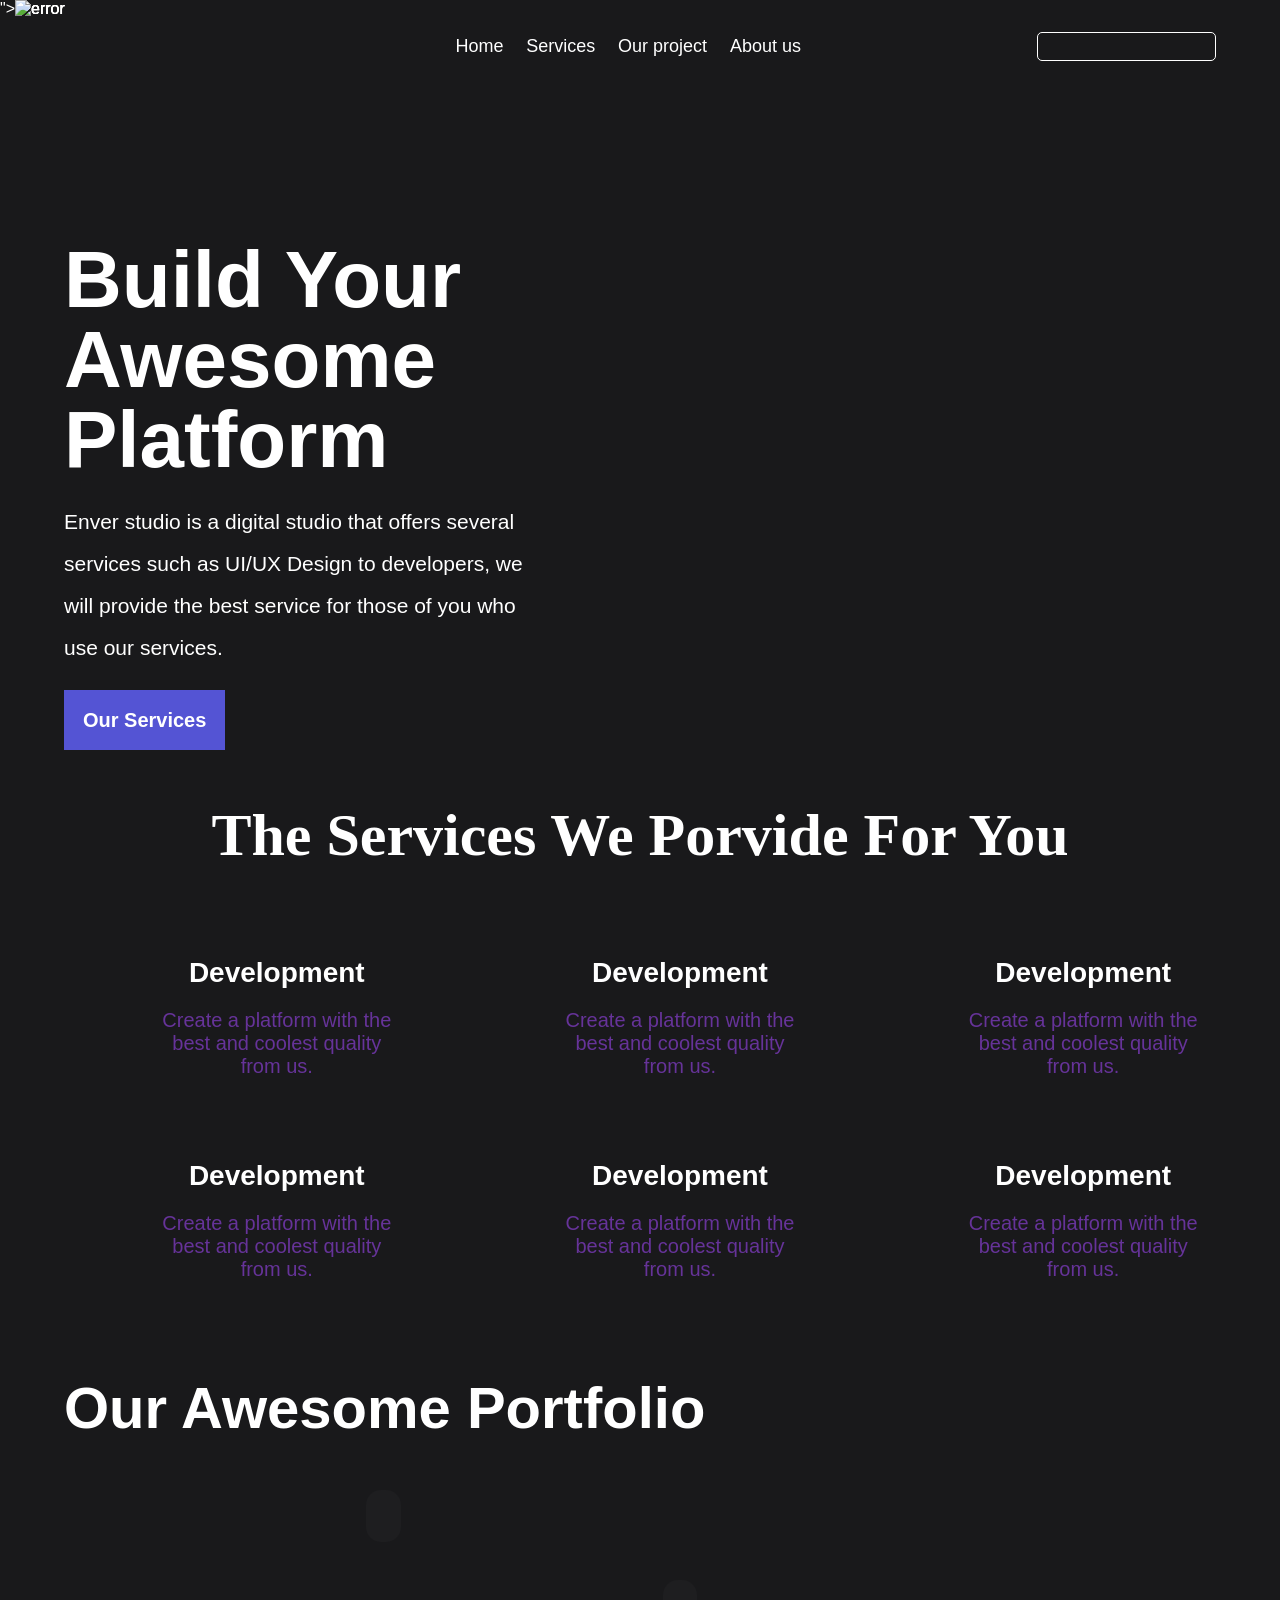
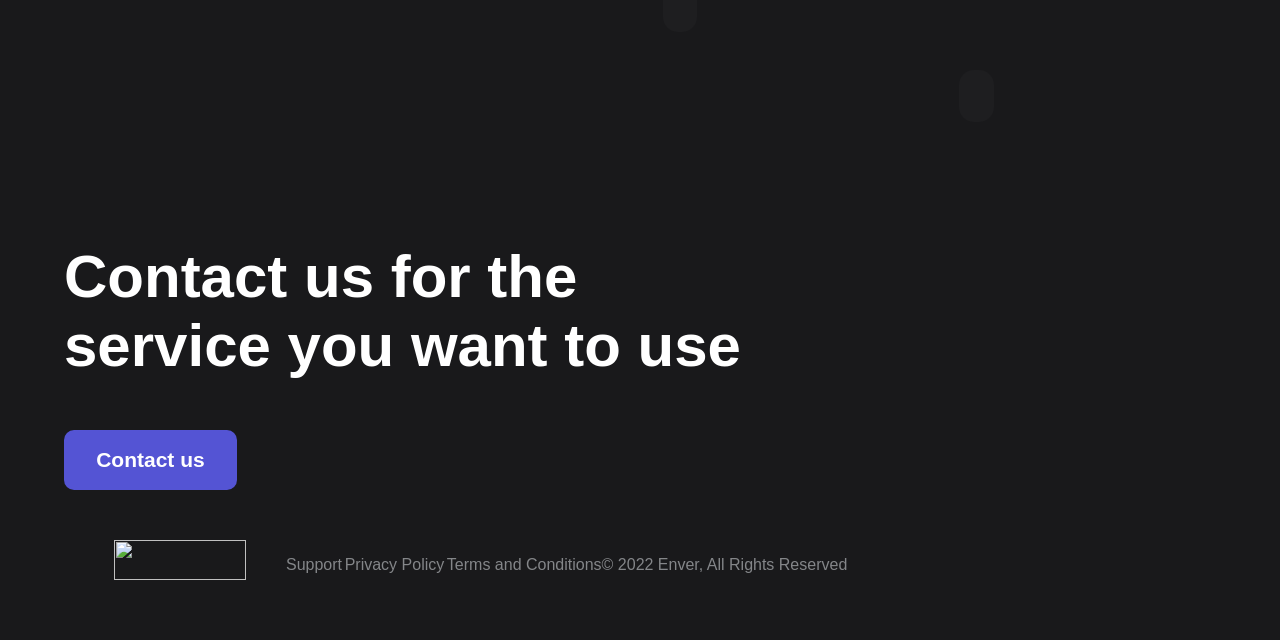
==== index.html @ 58733dc4 "rename html" ====
<!DOCTYPE html>
<html lang="en">
<head>
    <meta charset="UTF-8">
    <meta http-equiv="X-UA-Compatible" content="IE=edge">
    <meta name="viewport" content="width=device-width, initial-scale=1.0">
    <link rel="stylesheet" href="./styletue.css">
    <link rel="stylesheet" href="link rel="preconnect" href="https://fonts.googleapis.com">
    <link rel="preconnect" href="https://fonts.gstatic.com" crossorigin>
    <link href="https://fonts.googleapis.com/css2?family=Nunito+Sans:wght@300;400;600;700;800&display=swap" rel="stylesheet">">
    <title>Document</title>
</head>
<body>
    <img src="./bg_img_1.png" alt="error" class="bg_gradient">
    <img src="./bg_img_2.png" alt="error" class="bg_gradient">
    <img src="./bg_img_3.png" alt="error" class="bg_gradient">
    <img src="./bg_img_4.png" alt="error" class="bg_gradient">
    <div class="container" >
        <!-- navbar start -->
        <div class="navbar">
            <img src="./logo.svg" alt="" class="navbar__logo"/>
            <ul class="navbar__list"  >
                <li class="list__item" ><a href="#">Home</a></li>
                <li class="list__item" ><a href="#">Services</a></li>
                <li class="list__item" ><a href="#">Our project</a></li>
                <li class="list__item" ><a href="#">About us</a></li>
            </ul>
            <input type="text" class="navbar__input"/>
        </div>
        <!-- navbar end -->

        <!-- header start -->
        <header>
            <div class="header__block_left">
                <h1 class="header__title_left" >Build Your Awesome Platform</h1>
                <p class="header__desc_left" > Enver studio is a digital studio that offers several services such as UI/UX Design to developers, we will provide the best service for those of you who use our services.</p>
                <button class="header__btn" >
                    Our Services
                    <img src="./btn_icon.png" alt="" class="btn__icon">
                </button>
            </div>
            <div class="header__block_right">
                <img src="./header_img.png" alt="" class="header__img">
                <img src="./vector_1.png" alt="" class="vector" id="vector_1">
                <img src="./vector_2.png" alt="" class="vector" id="vector_2">
                <img src="./vector_3.png" alt="" class="vector" id="vector_3">
                <img src="./vector_4.png" alt="" class="vector" id="vector_4">
    

            </div>
        </header>


<!-- services block start  -->

<div class="services">
    <h2 class="services__title_main">The Services We Porvide For You</h2>
    <ul class="services__list">     
      <!-- <img src="./assets/service_icon_1.png" alt="" class="servies__icon"> -->
      <!-- <h4 class="services__title">Development</h4>
      <p class="services__desc">Create a platform with the best and coolest quality from us.</p> -->
      <li class="services__item">    <img src="./service_icon_1.png" alt="" class="servies__icon">
      <h4 class="services__title">Development</h4>
      <p class="services__desc">Create a platform with the best and coolest quality from us.</p></li>
      <li class="services__item">    <img src="./service_icon_2.png" alt="" class="servies__icon">
      <h4 class="services__title">Development</h4>
      <p class="services__desc">Create a platform with the best and coolest quality from us.</p></li>
      <li class="services__item">    <img src="./service_icon_3.png" alt="" class="servies__icon">
      <h4 class="services__title">Development</h4>
      <p class="services__desc">Create a platform with the best and coolest quality from us.</p></li>
      <li class="services__item">    <img src="./service_icon_4.png" alt="" class="servies__icon">
      <h4 class="services__title">Development</h4>
      <p class="services__desc">Create a platform with the best and coolest quality from us.</p></li>
      <li class="services__item">    <img src="./service_icon_5.png" alt="" class="servies__icon">
      <h4 class="services__title">Development</h4>
      <p class="services__desc">Create a platform with the best and coolest quality from us.</p></li>
      <li class="services__item">    <img src="./service_icon_6.png" alt="" class="servies__icon">
      <h4 class="services__title">Development</h4>
      <p class="services__desc">Create a platform with the best and coolest quality from us.</p></li>
    </ul>
  </div>


<div>
<!-- services block end -->






<!-- portfolio block start -->

<div class="portfolio">
    <h2 class="portfolio__title">
        Our Awesome Portfolio
    </h2>
    <ul class="portfolio__list">
        <!-- li.portfolio__item*3 -->
        <li class="portfolio__item"><img src="./portfolio_img_1.png" alt=""></li>
        <li class="portfolio__item"><img src="./portfolio_img_2.png" alt=""></li>
        <li class="portfolio__item"><img src="./portfolio_img_3.png" alt=""></li>
    </ul>
    <img src="./carousel_icon.png" alt="" class="portfolio__icon">
    <img src="./portfolio_toggle.png" alt="" class="portfolio__icon_second">

</div>

<!-- portfolio block ends -->





<!-- info block start -->

<div class="info_block">
    <h2 class="info__block_title">Contact us for the service you want to use</h2>
    <button class="info__block_btn">Contact us</button>
</div>

<!-- info block ends -->


<!-- footer block start -->

<footer>
    <!-- img.footer__logo  -->
    <img src="./logo.svg" alt="" class="footer__logo" />
    <!-- ul.footer__list  -->
    <ul class="footer__list">
      <!-- li.footer__item*3 -->
      <li class="footer__item">Support</li>
      <li class="footer__item">Privacy Policy</li>
      <li class="footer__item">Terms and Conditions</li>
    </ul>
    <p class="footer__info">© 2022 Enver, All Rights Reserved</p>
  </footer>

<!-- footer block ends -->
</div>


</body>
</html>
---- styletue.css ----
body{
    background-color: #19191B;
    color: white;
    margin: 0%;
    padding: 0%;
    position: relative;
    width: 100%;
    height: 100%;
    font-family:sans-serif;

}

.bg_gradient{
    position:absolute;
    z-index: -1;
    width: 100%;
    height: 100%;



}


.container{
    width: 90%;
    margin: auto;
    
}
/* navbar start */


.navbar{
    display: flex;
    justify-content: space-between;
    align-items: center;

}



.navbar__logo{
    width: 10%;

}


.navbar__list{
    display: flex;
    list-style-type: none;
    width: 30%;
    justify-content: space-between;
    align-items: center;
    font-size: 18px;

}



.list__item > a{
    text-decoration: none;
    color: white;

}



.navbar__input{
    width: 15%;
    height: 25px;
    background-color: transparent;
    border-radius: 5px;
    border: 1px solid white;    
}
/* navbar end */

header{
    width: 100%;
    display: flex;
    justify-content: space-between;
    margin-top: 50px;

}

.header__block_left{
    width: 40%;
}

.header__title_left{
    font-size: 80px;
    line-height: 1;
    margin-top: 25%;
    margin-bottom: 0;
}

.header__desc_left{
    font-size: 21px;
    line-height: 2;
}

.header__btn{
    width: 35%;
    height: 60px;
    background-color: #5454D4;
    color: white;
    border: none;
    display: flex;
    align-items: center;
    justify-content: center;
    font-size: 20px;
    font-weight: bold;
    padding: 1%;

}

.header__block_right{
    width: 50%;
    display: flex;
    justify-content: center;
    position: relative;

}


.vector{
    position: absolute;

}

#vector_1{
    top: 124px;
    left: -81px;
    
}


#vector_2{
    top: 77px;
    right: 54px;
}

#vector_3{
    bottom: 20px;
    left: -120px;

}


#vector_4{
    bottom: 54px;
    right: 54px;
}


/* herader services end */

/* services style :start */

.sercices{
    width: 100%;
    display: flex;
    font-display:column;
    align-items: center;

}

.services__title_main{
    font-family: "Open Sans";
    font-size: 60px;
    font-weight: 700;
    line-height: 70px;
    letter-spacing: 0px;
    text-align: center;

}

.services__list{
    display: flex;
    list-style-type: none;
    width: 100%;
    flex-wrap: wrap;
    justify-content: space-between;

}


.services__item{
    width: 20%;
    display: flex;
    flex-direction: column;
    align-items: center;
    text-align: center;
    margin: 0 5%;
    margin-bottom: 25px;

}



.services__title{
    font-size: 28px;
    font-weight: 600;
    margin-bottom: 0;
}


.services__desc{
    font-size: 20px;
    color:rebeccapurple;
    
}

/* services style end  */

/* portfolio styles start/ */


.portfolio__title {
    font-size: 58px;
    font-weight: 800;
  }
  
  .portfolio__list {
    display: flex;
    list-style-type: none;
    width: 100%;
    justify-content: space-evenly;
  }
  
  .portfolio__item {
    background-color: #1e1e20;
    border-radius: 15px;
    padding: 1.5%;
    height: min-content;
  }
  
  .portfolio__item:nth-child(2) {
    margin-top: 90px;
  }
  
  .portfolio__item:nth-child(3) {
    margin-top: 180px;
  }
  
  .portfolio__icon_second {
    display: none;
  }
  
  .portfolio__icon {
    margin-left: 45%;
    margin-top: 50px;
  }
  
  /* portfolio styles end  */





/* portfolio styles end/ */


/* info__block :start */



.info__block {
    display: flex;
    justify-content: space-between;
    align-items: center;
    margin-top: 120px;
  }
  
  .info__block_title {
    font-size: 60px;
    font-weight: 700;
    width: 60%;
  }
  
  .info__block_btn {
    background-color: #5454D4;
    color: white;
    border: none;
    font-size: 21px;
    font-weight: 700;
    border-radius: 10px;
    width: 15%;
    height: 60px;
    cursor: pointer;
  }


/* info__block ends  */



footer{
    display: flex;
    justify-self: space-between;
    margin: 50px;
    color: #848689;
}


.footer__logo{
    width: 132px;
    height: 40px;

}



.footer__list{
    display: flex;
    list-style-type: none;
    width: 30%;
    justify-content: space-between;

}







/* info__block styles ends */
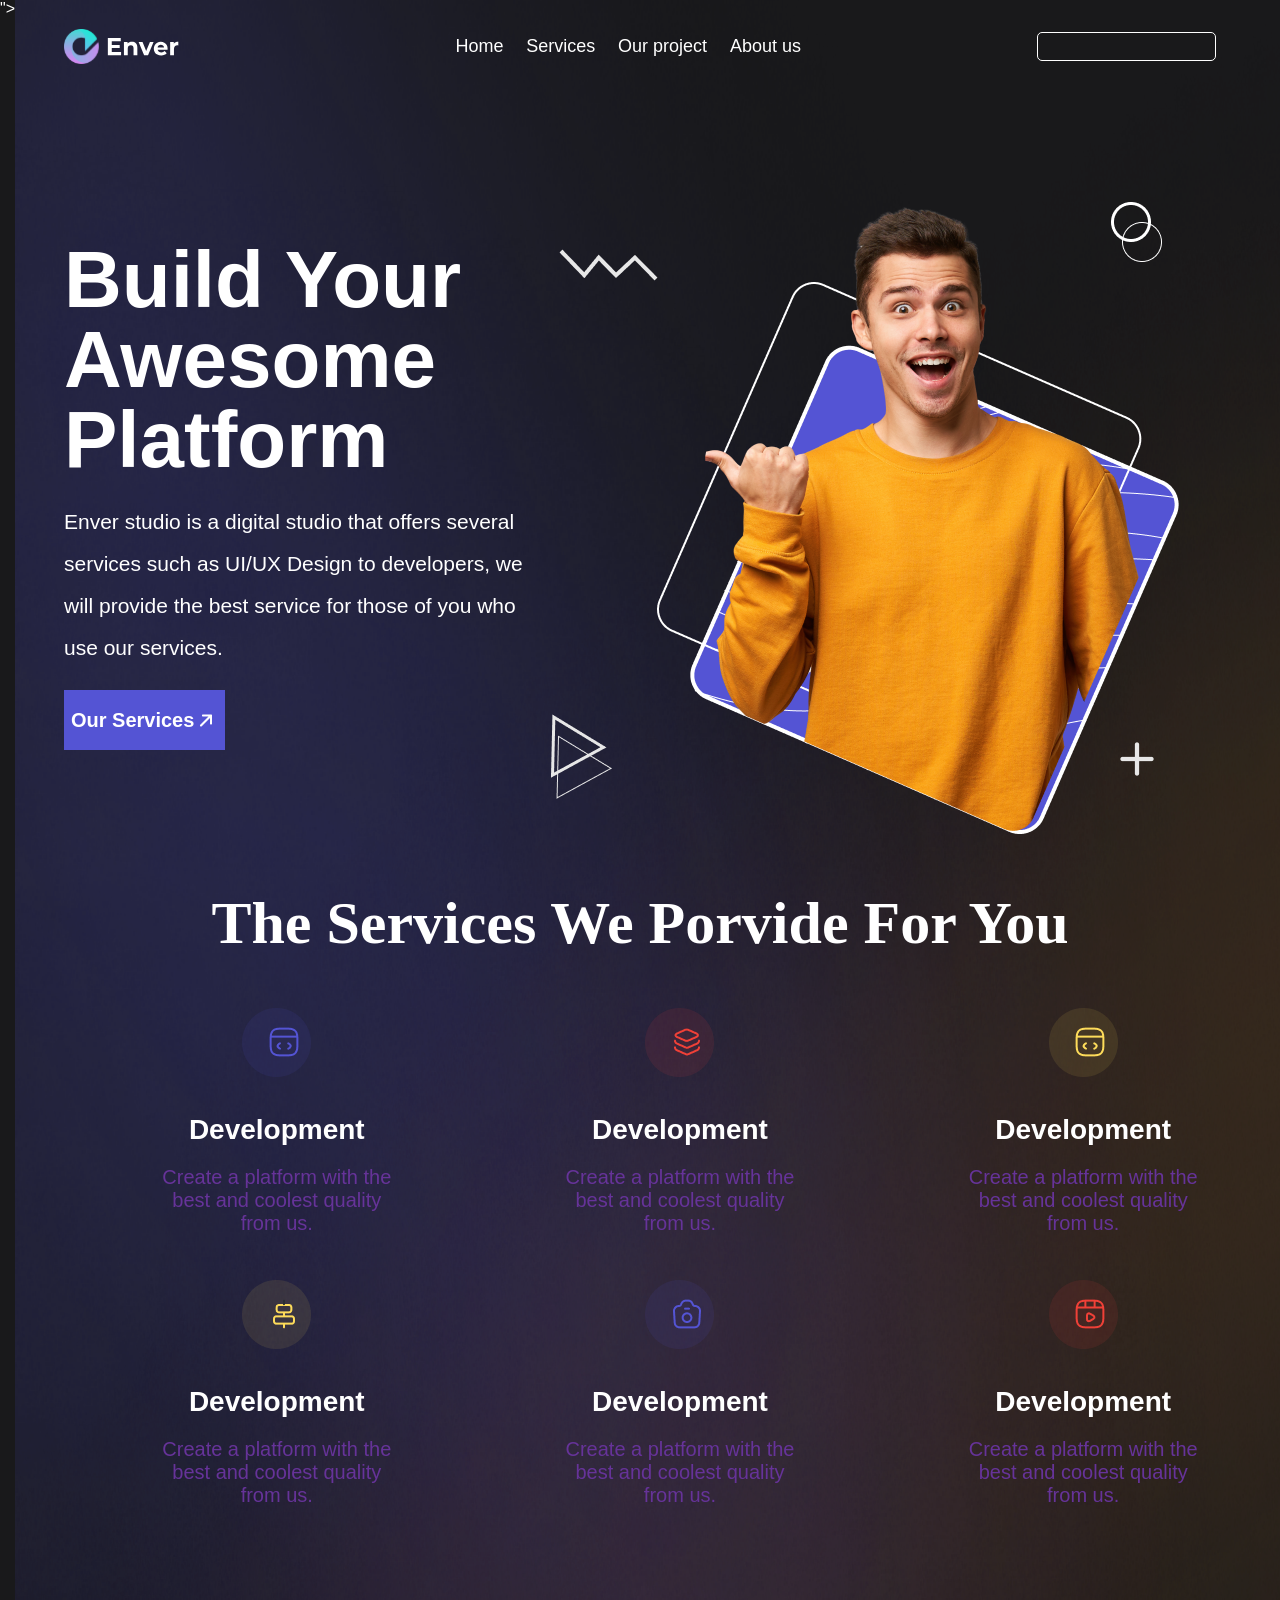
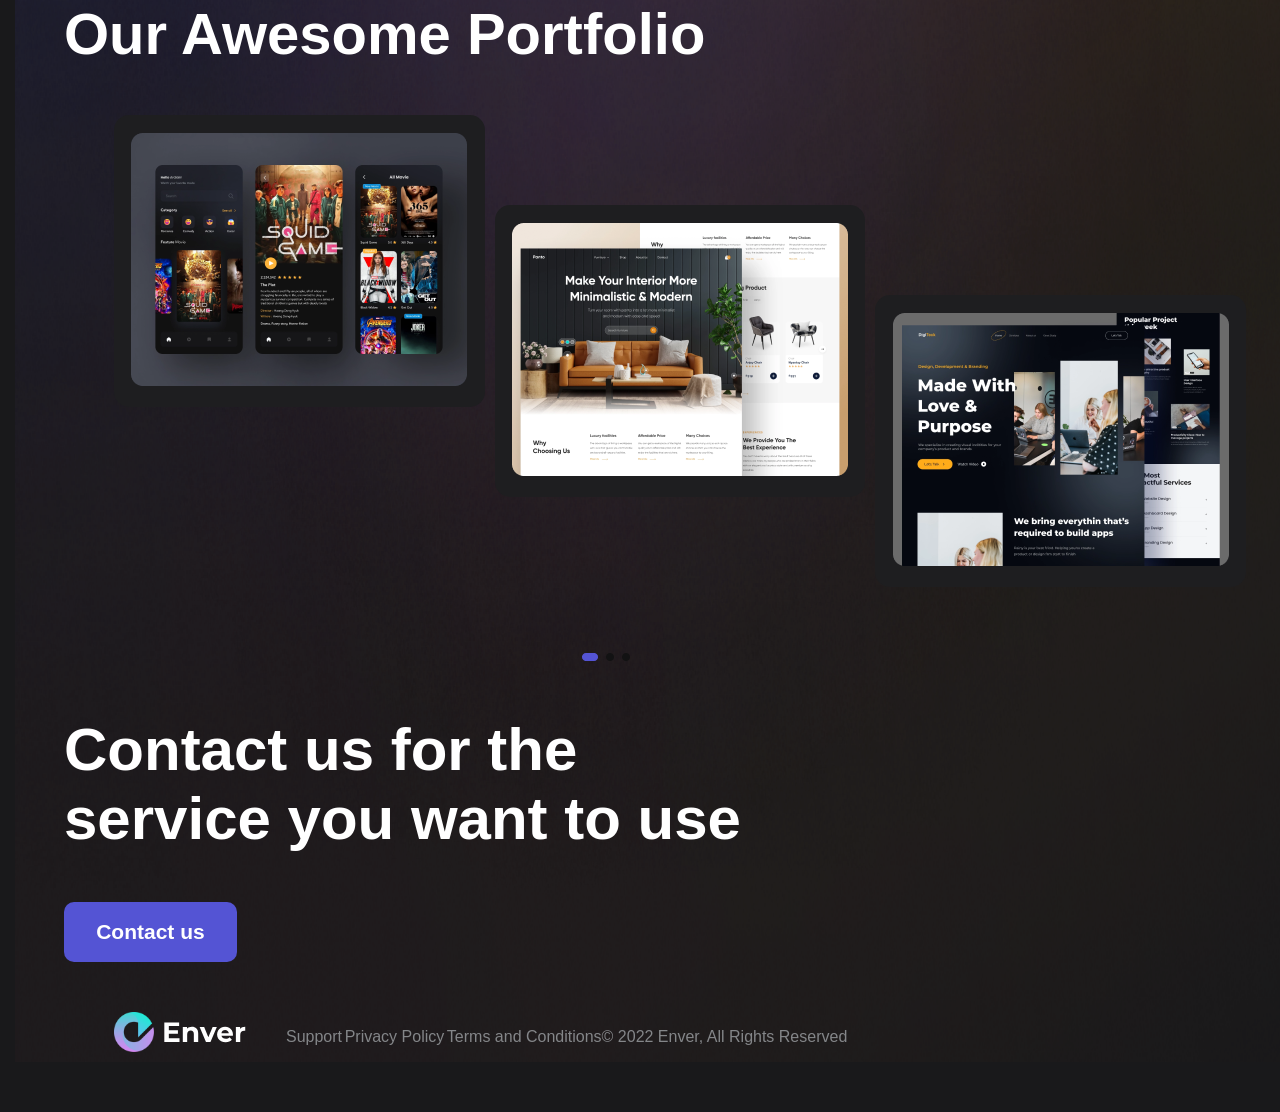
==== commit f8952a38: "update images" ====
--- a/index.html
+++ b/index.html
@@ -11,14 +11,14 @@
     <title>Document</title>
 </head>
 <body>
-    <img src="./bg_img_1.png" alt="error" class="bg_gradient">
-    <img src="./bg_img_2.png" alt="error" class="bg_gradient">
-    <img src="./bg_img_3.png" alt="error" class="bg_gradient">
-    <img src="./bg_img_4.png" alt="error" class="bg_gradient">
+    <img src="./assets/bg_img_1.png" alt="error" class="bg_gradient">
+    <img src="./assets/bg_img_2.png" alt="error" class="bg_gradient">
+    <img src="./assets/bg_img_3.png" alt="error" class="bg_gradient">
+    <img src="./assets/bg_img_4.png" alt="error" class="bg_gradient">
     <div class="container" >
         <!-- navbar start -->
         <div class="navbar">
-            <img src="./logo.svg" alt="" class="navbar__logo"/>
+            <img src="./assets/logo.svg" alt="" class="navbar__logo"/>
             <ul class="navbar__list"  >
                 <li class="list__item" ><a href="#">Home</a></li>
                 <li class="list__item" ><a href="#">Services</a></li>
@@ -36,15 +36,15 @@
                 <p class="header__desc_left" > Enver studio is a digital studio that offers several services such as UI/UX Design to developers, we will provide the best service for those of you who use our services.</p>
                 <button class="header__btn" >
                     Our Services
-                    <img src="./btn_icon.png" alt="" class="btn__icon">
+                    <img src="./assets/btn_icon.png" alt="" class="btn__icon">
                 </button>
             </div>
             <div class="header__block_right">
-                <img src="./header_img.png" alt="" class="header__img">
-                <img src="./vector_1.png" alt="" class="vector" id="vector_1">
-                <img src="./vector_2.png" alt="" class="vector" id="vector_2">
-                <img src="./vector_3.png" alt="" class="vector" id="vector_3">
-                <img src="./vector_4.png" alt="" class="vector" id="vector_4">
+                <img src="./assets/header_img.png" alt="" class="header__img">
+                <img src="./assets/vector_1.png" alt="" class="vector" id="vector_1">
+                <img src="./assets/vector_2.png" alt="" class="vector" id="vector_2">
+                <img src="./assets/vector_3.png" alt="" class="vector" id="vector_3">
+                <img src="./assets/vector_4.png" alt="" class="vector" id="vector_4">
     
 
             </div>
@@ -59,22 +59,22 @@
       <!-- <img src="./assets/service_icon_1.png" alt="" class="servies__icon"> -->
       <!-- <h4 class="services__title">Development</h4>
       <p class="services__desc">Create a platform with the best and coolest quality from us.</p> -->
-      <li class="services__item">    <img src="./service_icon_1.png" alt="" class="servies__icon">
+      <li class="services__item">    <img src="./assets/service_icon_1.png" alt="" class="servies__icon">
       <h4 class="services__title">Development</h4>
       <p class="services__desc">Create a platform with the best and coolest quality from us.</p></li>
-      <li class="services__item">    <img src="./service_icon_2.png" alt="" class="servies__icon">
+      <li class="services__item">    <img src="./assets/service_icon_2.png" alt="" class="servies__icon">
       <h4 class="services__title">Development</h4>
       <p class="services__desc">Create a platform with the best and coolest quality from us.</p></li>
-      <li class="services__item">    <img src="./service_icon_3.png" alt="" class="servies__icon">
+      <li class="services__item">    <img src="./assets/service_icon_3.png" alt="" class="servies__icon">
       <h4 class="services__title">Development</h4>
       <p class="services__desc">Create a platform with the best and coolest quality from us.</p></li>
-      <li class="services__item">    <img src="./service_icon_4.png" alt="" class="servies__icon">
+      <li class="services__item">    <img src="./assets/service_icon_4.png" alt="" class="servies__icon">
       <h4 class="services__title">Development</h4>
       <p class="services__desc">Create a platform with the best and coolest quality from us.</p></li>
-      <li class="services__item">    <img src="./service_icon_5.png" alt="" class="servies__icon">
+      <li class="services__item">    <img src="./assets/service_icon_5.png" alt="" class="servies__icon">
       <h4 class="services__title">Development</h4>
       <p class="services__desc">Create a platform with the best and coolest quality from us.</p></li>
-      <li class="services__item">    <img src="./service_icon_6.png" alt="" class="servies__icon">
+      <li class="services__item">    <img src="./assets/service_icon_6.png" alt="" class="servies__icon">
       <h4 class="services__title">Development</h4>
       <p class="services__desc">Create a platform with the best and coolest quality from us.</p></li>
     </ul>
@@ -97,12 +97,12 @@
     </h2>
     <ul class="portfolio__list">
         <!-- li.portfolio__item*3 -->
-        <li class="portfolio__item"><img src="./portfolio_img_1.png" alt=""></li>
-        <li class="portfolio__item"><img src="./portfolio_img_2.png" alt=""></li>
-        <li class="portfolio__item"><img src="./portfolio_img_3.png" alt=""></li>
+        <li class="portfolio__item"><img src="./assets/portfolio_img_1.png" alt=""></li>
+        <li class="portfolio__item"><img src="./assets/portfolio_img_2.png" alt=""></li>
+        <li class="portfolio__item"><img src="./assets/portfolio_img_3.png" alt=""></li>
     </ul>
-    <img src="./carousel_icon.png" alt="" class="portfolio__icon">
-    <img src="./portfolio_toggle.png" alt="" class="portfolio__icon_second">
+    <img src="./assets/carousel_icon.png" alt="" class="portfolio__icon">
+    <img src="./assets/portfolio_toggle.png" alt="" class="portfolio__icon_second">
 
 </div>
 
@@ -126,7 +126,7 @@
 
 <footer>
     <!-- img.footer__logo  -->
-    <img src="./logo.svg" alt="" class="footer__logo" />
+    <img src="./assets/logo.svg" alt="" class="footer__logo" />
     <!-- ul.footer__list  -->
     <ul class="footer__list">
       <!-- li.footer__item*3 -->
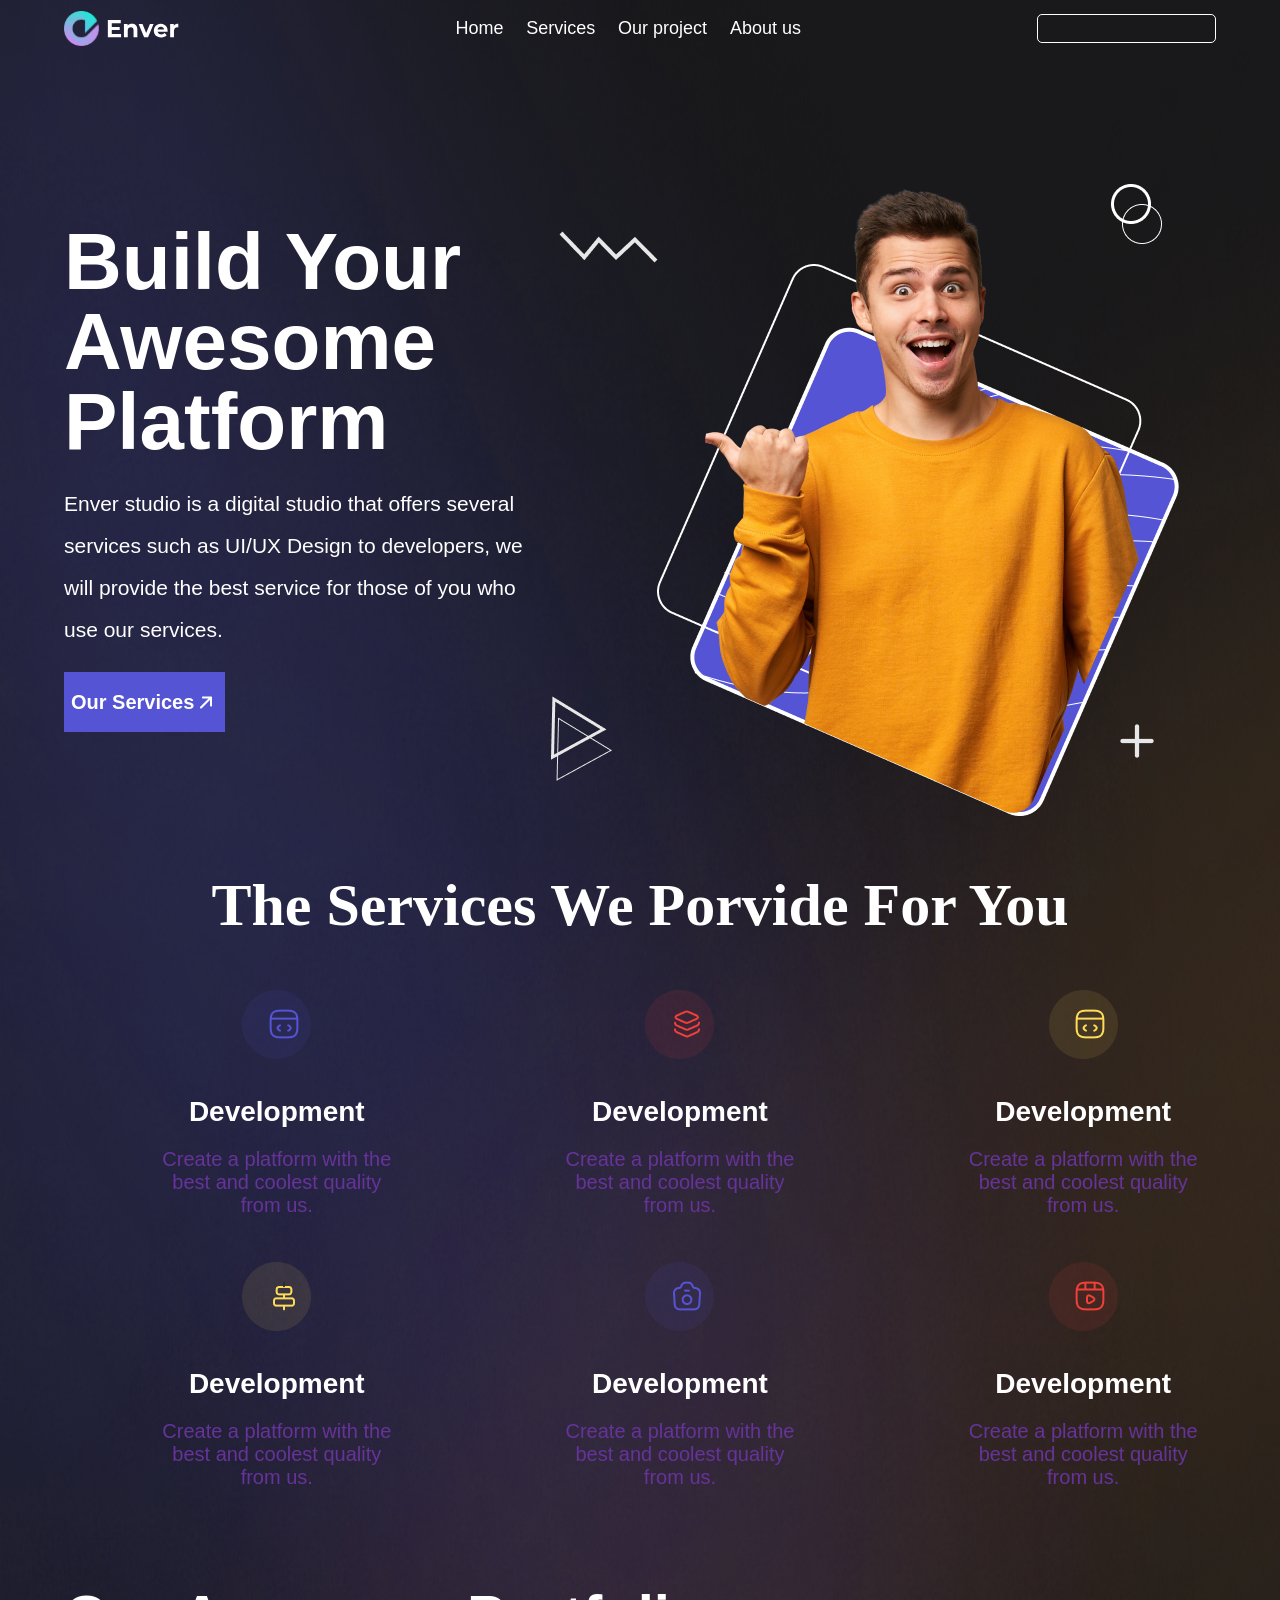
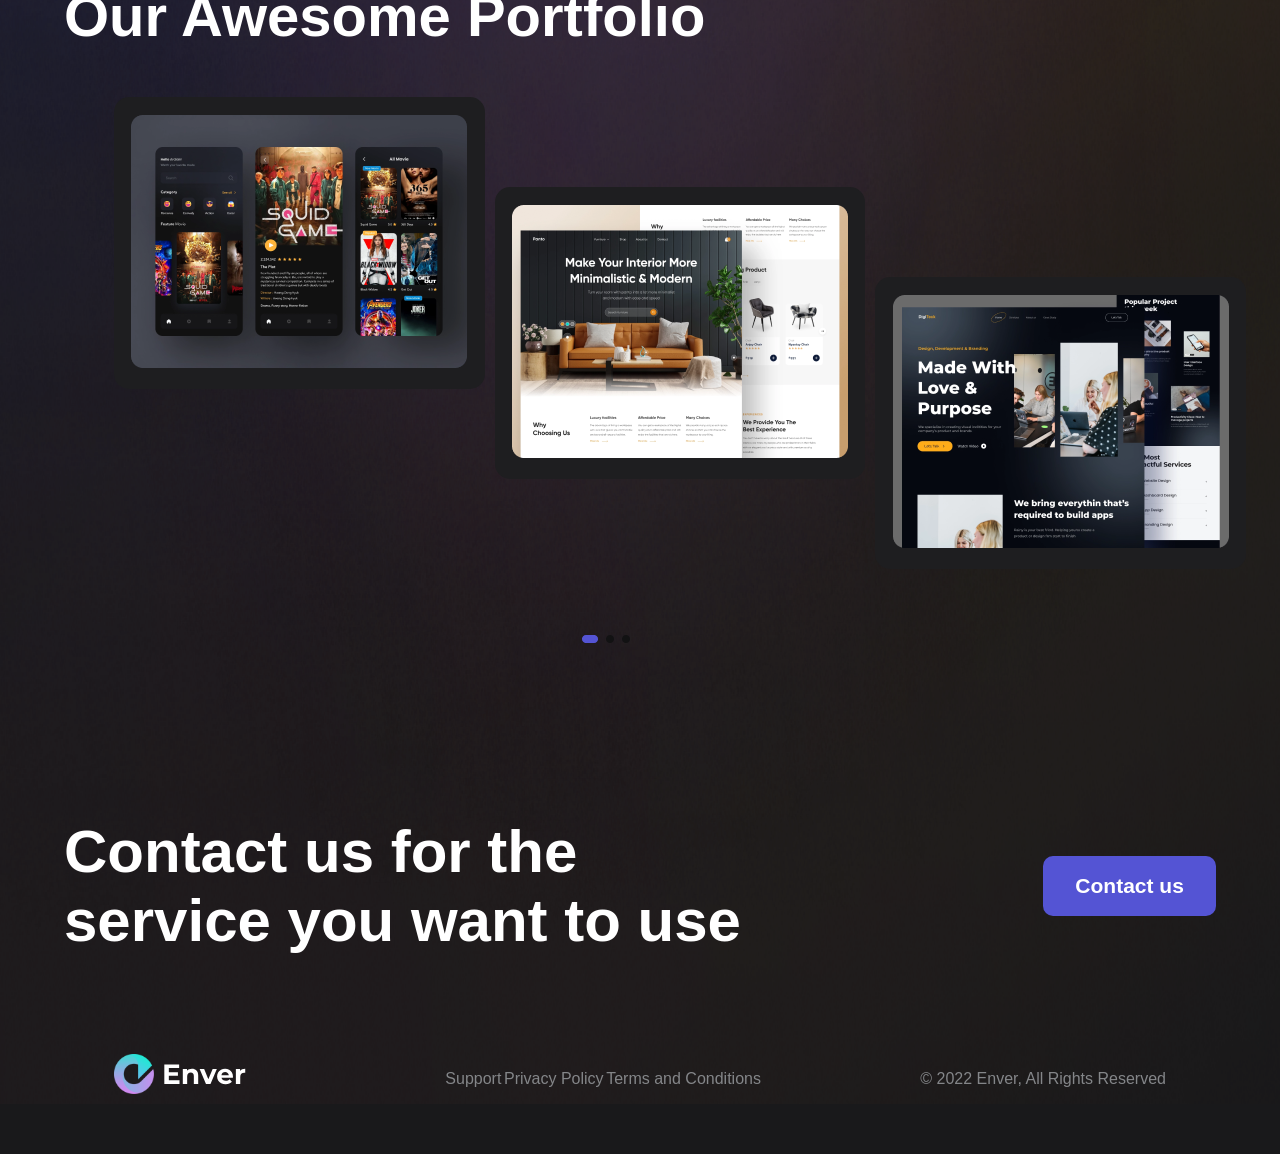
==== commit 00f7276f: "first commit" ====
--- a/index.html
+++ b/index.html
@@ -5,9 +5,10 @@
     <meta http-equiv="X-UA-Compatible" content="IE=edge">
     <meta name="viewport" content="width=device-width, initial-scale=1.0">
     <link rel="stylesheet" href="./styletue.css">
+    <link rel="stylesheet" href="./adaptive_style.css">
     <link rel="stylesheet" href="link rel="preconnect" href="https://fonts.googleapis.com">
     <link rel="preconnect" href="https://fonts.gstatic.com" crossorigin>
-    <link href="https://fonts.googleapis.com/css2?family=Nunito+Sans:wght@300;400;600;700;800&display=swap" rel="stylesheet">">
+    <link href="https://fonts.googleapis.com/css2?family=Nunito+Sans:wght@300;400;600;700;800&display=swap" rel="stylesheet">
     <title>Document</title>
 </head>
 <body>
@@ -16,7 +17,26 @@
     <img src="./assets/bg_img_3.png" alt="error" class="bg_gradient">
     <img src="./assets/bg_img_4.png" alt="error" class="bg_gradient">
     <div class="container" >
+
+        <!-- burger start  -->
+
+        <div class="burger-menu">
+            <div class="burger-menu__content">
+                <img src="./assets/cancel_btn.png" alt="" class="burger-menu__btn_close">
+                <input type="text" class="burger-menu__input"/>
+                <ul class="burger-menu__list"  >
+                    <li class="burger-menu__item" ><a href="#">Home</a></li>
+                    <li class="burger-menu__item" ><a href="#">Services</a></li>
+                    <li class="burger-menu__item" ><a href="#">Our project</a></li>
+                    <li class="burger-menu__item" ><a href="#">About us</a></li>
+                </ul>
+            </div>
+        </div>
+
+        <!-- burger end  -->
+
         <!-- navbar start -->
+
         <div class="navbar">
             <img src="./assets/logo.svg" alt="" class="navbar__logo"/>
             <ul class="navbar__list"  >
@@ -25,7 +45,9 @@
                 <li class="list__item" ><a href="#">Our project</a></li>
                 <li class="list__item" ><a href="#">About us</a></li>
             </ul>
+            
             <input type="text" class="navbar__input"/>
+            <img src="./assets/navbar_btn.png" alt="" class="navbar__btn_burger">
         </div>
         <!-- navbar end -->
 
@@ -59,22 +81,28 @@
       <!-- <img src="./assets/service_icon_1.png" alt="" class="servies__icon"> -->
       <!-- <h4 class="services__title">Development</h4>
       <p class="services__desc">Create a platform with the best and coolest quality from us.</p> -->
-      <li class="services__item">    <img src="./assets/service_icon_1.png" alt="" class="servies__icon">
+      <li class="services__item">    
+        <img src="./assets/service_icon_1.png" alt="" class="servies__icon">
       <h4 class="services__title">Development</h4>
       <p class="services__desc">Create a platform with the best and coolest quality from us.</p></li>
-      <li class="services__item">    <img src="./assets/service_icon_2.png" alt="" class="servies__icon">
+      <li class="services__item">    
+        <img src="./assets/service_icon_2.png" alt="" class="servies__icon">
       <h4 class="services__title">Development</h4>
       <p class="services__desc">Create a platform with the best and coolest quality from us.</p></li>
-      <li class="services__item">    <img src="./assets/service_icon_3.png" alt="" class="servies__icon">
+      <li class="services__item">    
+        <img src="./assets/service_icon_3.png" alt="" class="servies__icon">
       <h4 class="services__title">Development</h4>
       <p class="services__desc">Create a platform with the best and coolest quality from us.</p></li>
-      <li class="services__item">    <img src="./assets/service_icon_4.png" alt="" class="servies__icon">
+      <li class="services__item">    
+        <img src="./assets/service_icon_4.png" alt="" class="servies__icon">
       <h4 class="services__title">Development</h4>
       <p class="services__desc">Create a platform with the best and coolest quality from us.</p></li>
-      <li class="services__item">    <img src="./assets/service_icon_5.png" alt="" class="servies__icon">
+      <li class="services__item">    
+        <img src="./assets/service_icon_5.png" alt="" class="servies__icon">
       <h4 class="services__title">Development</h4>
       <p class="services__desc">Create a platform with the best and coolest quality from us.</p></li>
-      <li class="services__item">    <img src="./assets/service_icon_6.png" alt="" class="servies__icon">
+      <li class="services__item">    
+        <img src="./assets/service_icon_6.png" alt="" class="servies__icon">
       <h4 class="services__title">Development</h4>
       <p class="services__desc">Create a platform with the best and coolest quality from us.</p></li>
     </ul>
@@ -114,7 +142,7 @@
 
 <!-- info block start -->
 
-<div class="info_block">
+<div class="info__block">
     <h2 class="info__block_title">Contact us for the service you want to use</h2>
     <button class="info__block_btn">Contact us</button>
 </div>
@@ -135,11 +163,25 @@
       <li class="footer__item">Terms and Conditions</li>
     </ul>
     <p class="footer__info">© 2022 Enver, All Rights Reserved</p>
+    
   </footer>
 
 <!-- footer block ends -->
 </div>
 
+<script>
+    let openBtn = document.querySelector('.navbar__btn_burger');
+    let closeBtn = document.querySelector('.burger-menu__btn_close');
+    let burgerMenu = document.querySelector('.burger-menu');
+
+    openBtn.addEventListener('click', () => {
+        burgerMenu.style.display = 'block';
+    })
+
+    closeBtn.addEventListener('click', () => {
+        burgerMenu.style.display = 'none';
+    })
+</script>
 
 </body>
 </html>
--- a/styletue.css
+++ b/styletue.css
@@ -1,335 +1,332 @@
-body{
-    background-color: #19191B;
-    color: white;
-    margin: 0%;
-    padding: 0%;
-    position: relative;
-    width: 100%;
-    height: 100%;
-    font-family:sans-serif;
-
-}
-
-.bg_gradient{
-    position:absolute;
-    z-index: -1;
-    width: 100%;
-    height: 100%;
-
-
-
-}
-
-
-.container{
-    width: 90%;
-    margin: auto;
-    
+body {
+  background-color: #19191b;
+  color: white;
+  margin: 0%;
+  padding: 0%;
+  position: relative;
+  width: 100%;
+  height: 100%;
+  font-family: sans-serif;
+}
+
+.bg_gradient {
+  position: absolute;
+  z-index: -1;
+  width: 100%;
+  height: 100%;
+}
+
+.container {
+  width: 90%;
+  margin: auto;
 }
 /* navbar start */
 
-
-.navbar{
-    display: flex;
-    justify-content: space-between;
-    align-items: center;
-
-}
-
-
-
-.navbar__logo{
-    width: 10%;
-
-}
-
-
-.navbar__list{
-    display: flex;
-    list-style-type: none;
-    width: 30%;
-    justify-content: space-between;
-    align-items: center;
-    font-size: 18px;
-
-}
-
-
-
-.list__item > a{
-    text-decoration: none;
-    color: white;
-
-}
-
-
-
-.navbar__input{
-    width: 15%;
-    height: 25px;
-    background-color: transparent;
-    border-radius: 5px;
-    border: 1px solid white;    
-}
+/* burger menu styles start  */
+
+.burger-menu {
+  display: none;
+  width: 98%;
+  height: min-content;
+  background-color: #19191b;
+  position: absolute;
+  z-index: 1;
+  top: 1%;
+  right: 1%;
+  left: 1%;
+  border-radius: 10px;
+  border: 2px solid white;
+}
+
+.burger-menu__content {
+  width: 100%;
+  height: 100%;
+  display: flex;
+  flex-direction: column;
+  justify-content: space-between;
+  align-items: center;
+}
+
+.burger-menu__btn_close {
+  width: 4%;
+  height: 7%;
+  margin: 4% 0;
+  cursor: pointer;
+}
+
+.burger-menu__input {
+  width: 30%;
+  height: 10%;
+  border-color: transparent;
+  border-radius: 5px;
+  border: 1px solid white;
+}
+
+.burger-menu__list {
+  height: 60%;
+  list-style-type: none;
+  display: flex;
+  flex-direction: column;
+  justify-content: space-between;
+  align-items: center;
+}
+
+.burger-menu__item > a {
+  text-decoration: none;
+  color: white;
+  transition: 0.8s;
+}
+
+.burger-menu__item > a:hover {
+  color: #5454d4;
+}
+/* burger menu styles end  */
+
+.navbar {
+  display: flex;
+  justify-content: space-between;
+  align-items: center;
+}
+
+.navbar__logo {
+  width: 10%;
+}
+
+.navbar__list {
+  display: flex;
+  list-style-type: none;
+  width: 30%;
+  justify-content: space-between;
+  align-items: center;
+  font-size: 18px;
+}
+
+.list__item > a {
+  text-decoration: none;
+  color: white;
+}
+
+.navbar__input {
+  width: 15%;
+  height: 25px;
+  background-color: transparent;
+  border-radius: 5px;
+  border: 1px solid white;
+}
+
+.navbar__btn_burger {
+  display: none;
+}
+
 /* navbar end */
 
-header{
-    width: 100%;
-    display: flex;
-    justify-content: space-between;
-    margin-top: 50px;
-
-}
-
-.header__block_left{
-    width: 40%;
-}
-
-.header__title_left{
-    font-size: 80px;
-    line-height: 1;
-    margin-top: 25%;
-    margin-bottom: 0;
-}
-
-.header__desc_left{
-    font-size: 21px;
-    line-height: 2;
-}
-
-.header__btn{
-    width: 35%;
-    height: 60px;
-    background-color: #5454D4;
-    color: white;
-    border: none;
-    display: flex;
-    align-items: center;
-    justify-content: center;
-    font-size: 20px;
-    font-weight: bold;
-    padding: 1%;
-
-}
-
-.header__block_right{
-    width: 50%;
-    display: flex;
-    justify-content: center;
-    position: relative;
-
-}
-
-
-.vector{
-    position: absolute;
-
-}
-
-#vector_1{
-    top: 124px;
-    left: -81px;
-    
-}
-
-
-#vector_2{
-    top: 77px;
-    right: 54px;
-}
-
-#vector_3{
-    bottom: 20px;
-    left: -120px;
-
-}
-
-
-#vector_4{
-    bottom: 54px;
-    right: 54px;
-}
-
+header {
+  width: 100%;
+  display: flex;
+  justify-content: space-between;
+  margin-top: 50px;
+}
+
+.header__block_left {
+  width: 40%;
+}
+
+.header__title_left {
+  font-size: 80px;
+  line-height: 1;
+  margin-top: 25%;
+  margin-bottom: 0;
+}
+
+.header__desc_left {
+  font-size: 21px;
+  line-height: 2;
+}
+
+.header__btn {
+  width: 35%;
+  height: 60px;
+  background-color: #5454d4;
+  color: white;
+  border: none;
+  display: flex;
+  align-items: center;
+  justify-content: center;
+  font-size: 20px;
+  font-weight: bold;
+  padding: 1%;
+}
+
+.header__block_right {
+  width: 50%;
+  display: flex;
+  justify-content: center;
+  position: relative;
+}
+
+.vector {
+  position: absolute;
+}
+
+#vector_1 {
+  top: 124px;
+  left: -81px;
+}
+
+#vector_2 {
+  top: 77px;
+  right: 54px;
+}
+
+#vector_3 {
+  bottom: 20px;
+  left: -120px;
+}
+
+#vector_4 {
+  bottom: 54px;
+  right: 54px;
+}
 
 /* herader services end */
 
 /* services style :start */
 
-.sercices{
-    width: 100%;
-    display: flex;
-    font-display:column;
-    align-items: center;
-
-}
-
-.services__title_main{
-    font-family: "Open Sans";
-    font-size: 60px;
-    font-weight: 700;
-    line-height: 70px;
-    letter-spacing: 0px;
-    text-align: center;
-
-}
-
-.services__list{
-    display: flex;
-    list-style-type: none;
-    width: 100%;
-    flex-wrap: wrap;
-    justify-content: space-between;
-
-}
-
-
-.services__item{
-    width: 20%;
-    display: flex;
-    flex-direction: column;
-    align-items: center;
-    text-align: center;
-    margin: 0 5%;
-    margin-bottom: 25px;
-
-}
-
-
-
-.services__title{
-    font-size: 28px;
-    font-weight: 600;
-    margin-bottom: 0;
-}
-
-
-.services__desc{
-    font-size: 20px;
-    color:rebeccapurple;
-    
+.sercices {
+  width: 100%;
+  display: flex;
+  font-display: column;
+  align-items: center;
+}
+
+.services__title_main {
+  font-family: "Open Sans";
+  font-size: 60px;
+  font-weight: 700;
+  line-height: 70px;
+  letter-spacing: 0px;
+  text-align: center;
+}
+
+.services__list {
+  display: flex;
+  list-style-type: none;
+  width: 100%;
+  flex-wrap: wrap;
+  justify-content: space-between;
+}
+
+.services__item {
+  width: 20%;
+  display: flex;
+  flex-direction: column;
+  align-items: center;
+  text-align: center;
+  margin: 0 5%;
+  margin-bottom: 25px;
+}
+
+.services__title {
+  font-size: 28px;
+  font-weight: 600;
+  margin-bottom: 0;
+}
+
+.services__desc {
+  font-size: 20px;
+  color: rebeccapurple;
 }
 
 /* services style end  */
 
 /* portfolio styles start/ */
 
-
 .portfolio__title {
-    font-size: 58px;
-    font-weight: 800;
-  }
-  
-  .portfolio__list {
-    display: flex;
-    list-style-type: none;
-    width: 100%;
-    justify-content: space-evenly;
-  }
-  
-  .portfolio__item {
-    background-color: #1e1e20;
-    border-radius: 15px;
-    padding: 1.5%;
-    height: min-content;
-  }
-  
-  .portfolio__item:nth-child(2) {
-    margin-top: 90px;
-  }
-  
-  .portfolio__item:nth-child(3) {
-    margin-top: 180px;
-  }
-  
-  .portfolio__icon_second {
-    display: none;
-  }
-  
-  .portfolio__icon {
-    margin-left: 45%;
-    margin-top: 50px;
-  }
-  
-  /* portfolio styles end  */
-
-
-
-
+  font-size: 58px;
+  font-weight: 800;
+}
+
+.portfolio__list {
+  display: flex;
+  list-style-type: none;
+  width: 100%;
+  justify-content: space-evenly;
+}
+
+.portfolio__item {
+  background-color: #1e1e20;
+  border-radius: 15px;
+  padding: 1.5%;
+  height: min-content;
+}
+
+.portfolio__item:nth-child(2) {
+  margin-top: 90px;
+}
+
+.portfolio__item:nth-child(3) {
+  margin-top: 180px;
+}
+
+.portfolio__icon_second {
+  display: none;
+}
+
+.portfolio__icon {
+  margin-left: 45%;
+  margin-top: 50px;
+}
+
+/* portfolio styles end  */
 
 /* portfolio styles end/ */
 
-
 /* info__block :start */
 
-
-
 .info__block {
-    display: flex;
-    justify-content: space-between;
-    align-items: center;
-    margin-top: 120px;
-  }
-  
-  .info__block_title {
-    font-size: 60px;
-    font-weight: 700;
-    width: 60%;
-  }
-  
-  .info__block_btn {
-    background-color: #5454D4;
-    color: white;
-    border: none;
-    font-size: 21px;
-    font-weight: 700;
-    border-radius: 10px;
-    width: 15%;
-    height: 60px;
-    cursor: pointer;
-  }
-
+  display: flex;
+  justify-content: space-between;
+  align-items: center;
+  margin-top: 120px;
+}
+
+.info__block_title {
+  font-size: 60px;
+  font-weight: 700;
+  width: 60%;
+}
+
+.info__block_btn {
+  background-color: #5454d4;
+  color: white;
+  border: none;
+  font-size: 21px;
+  font-weight: 700;
+  border-radius: 10px;
+  width: 15%;
+  height: 60px;
+  cursor: pointer;
+}
 
 /* info__block ends  */
 
-
-
-footer{
-    display: flex;
-    justify-self: space-between;
-    margin: 50px;
-    color: #848689;
-}
-
-
-.footer__logo{
-    width: 132px;
-    height: 40px;
-
-}
-
-
-
-.footer__list{
-    display: flex;
-    list-style-type: none;
-    width: 30%;
-    justify-content: space-between;
-
-}
-
-
-
-
-
-
+footer {
+  display: flex;
+  justify-content: space-between;
+  margin: 50px;
+  color: #848689;
+}
+
+.footer__logo {
+  width: 132px;
+  height: 40px;
+}
+
+.footer__list {
+  display: flex;
+  list-style-type: none;
+  width: 30%;
+  justify-content: space-between;
+}
 
 /* info__block styles ends */
-
-
-
-
-
-
-
-
-
--- a/adaptive_style.css
+++ b/adaptive_style.css
@@ -0,0 +1,98 @@
+@media all and (max-width: 1024px) {
+  .footer__list {
+    width: 40%;
+  }
+
+  .portfolio__title_left {
+    font-size: 60px;
+  }
+
+  .portfolio__item {
+    width: 30%;
+  }
+
+  .portfolio__item > img {
+    width: 100%;
+  }
+
+  .header__title_left {
+    font-size: 60px;
+  }
+
+  .navbar__list {
+    width: 40%;
+  }
+
+  .header__btn {
+    width: 50%;
+  }
+
+  .info__block_title {
+    font-size: 50px;
+  }
+}
+
+@media all and (max-width: 768px) {
+  .header__block_right {
+    width: 60%;
+  }
+
+  .header__img {
+    width: 100%;
+    height: 90%;
+  }
+
+  #vector_1 {
+    left: 10px;
+  }
+
+  #vector_3 {
+    left: -10px;
+  }
+
+  .header__title_left,
+  .services__title_main,
+  .info__block_title {
+    font-size: 40px;
+  }
+
+  .services__title_main {
+    margin-top: 60px;
+  }
+
+  .services__item {
+    width: 30%;
+  }
+
+  .navbar__list {
+    width: 50%;
+  }
+
+  .header__btn {
+    width: 60%;
+  }
+
+  .portfolio__title {
+    font-size: 50px;
+  }
+
+  .portfolio__list {
+    padding: 0;
+  }
+
+  .info__block_btn {
+    width: 25%;
+  }
+
+  .footer__list {
+    width: 50%;
+    font-size: 15px;
+    justify-content: center;
+  }
+
+  .footer__info {
+    width: 30%;
+    font-size: 15px;
+    text-align: center;
+  }
+}
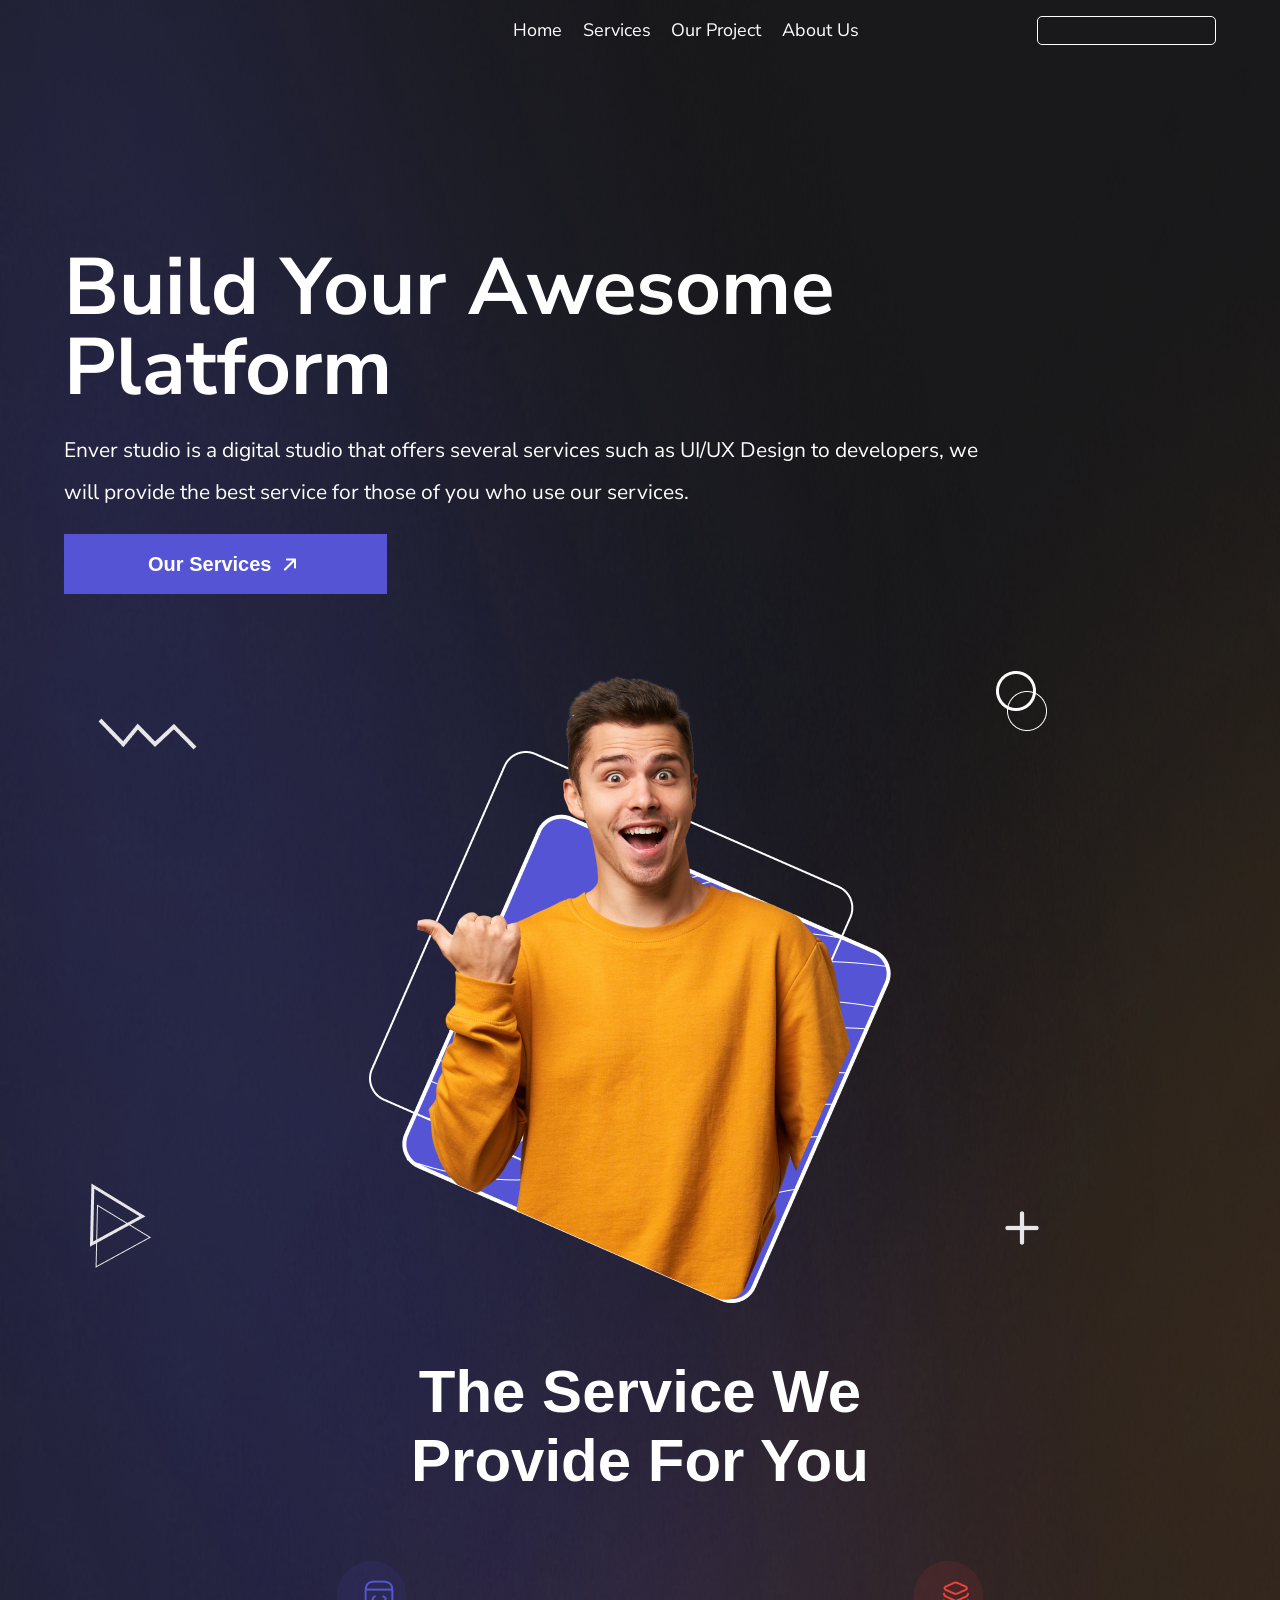
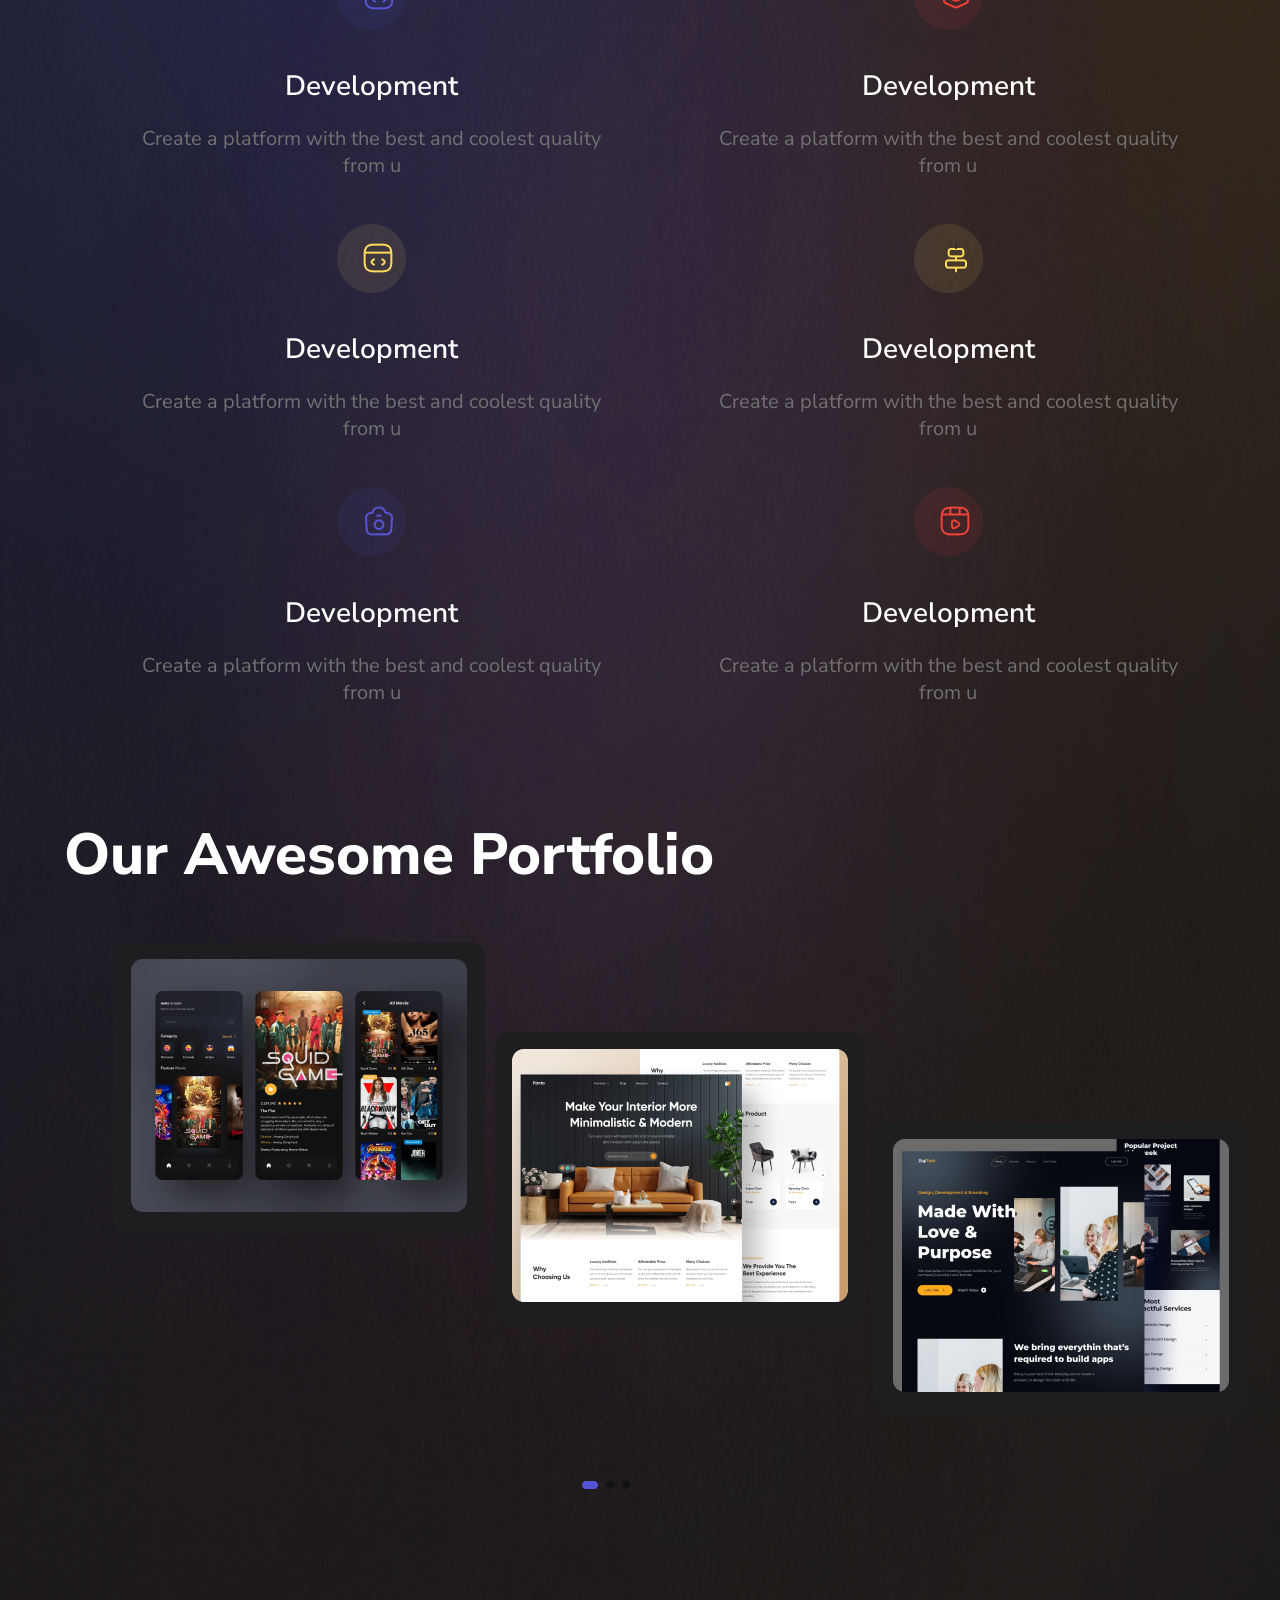
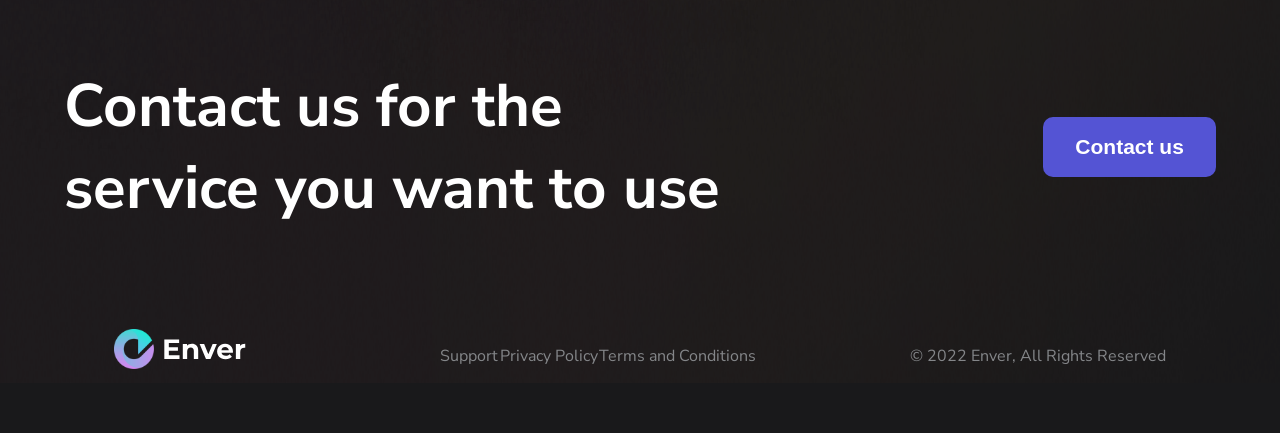
==== commit cdd04e00: "Maket adaptive finished" ====
--- a/index.html
+++ b/index.html
@@ -1,187 +1,249 @@
 <!DOCTYPE html>
 <html lang="en">
-<head>
-    <meta charset="UTF-8">
-    <meta http-equiv="X-UA-Compatible" content="IE=edge">
-    <meta name="viewport" content="width=device-width, initial-scale=1.0">
-    <link rel="stylesheet" href="./styletue.css">
-    <link rel="stylesheet" href="./adaptive_style.css">
-    <link rel="stylesheet" href="link rel="preconnect" href="https://fonts.googleapis.com">
-    <link rel="preconnect" href="https://fonts.gstatic.com" crossorigin>
-    <link href="https://fonts.googleapis.com/css2?family=Nunito+Sans:wght@300;400;600;700;800&display=swap" rel="stylesheet">
+  <head>
+    <meta charset="UTF-8" />
+    <meta http-equiv="X-UA-Compatible" content="IE=edge" />
+    <meta name="viewport" content="width=device-width, initial-scale=1.0" />
+    <link rel="stylesheet" href="./styletue.css" />
+    <link rel="stylesheet" href="./adaptive_style.css" />
+    <link rel="preconnect" href="https://fonts.googleapis.com" />
+    <link rel="preconnect" href="https://fonts.gstatic.com" crossorigin />
+    <link
+      href="https://fonts.googleapis.com/css2?family=Nunito+Sans:wght@300;400;600;700;800&display=swap"
+      rel="stylesheet"
+    />
+
     <title>Document</title>
-</head>
-<body>
-    <img src="./assets/bg_img_1.png" alt="error" class="bg_gradient">
-    <img src="./assets/bg_img_2.png" alt="error" class="bg_gradient">
-    <img src="./assets/bg_img_3.png" alt="error" class="bg_gradient">
-    <img src="./assets/bg_img_4.png" alt="error" class="bg_gradient">
-    <div class="container" >
-
-        <!-- burger start  -->
-
-        <div class="burger-menu">
-            <div class="burger-menu__content">
-                <img src="./assets/cancel_btn.png" alt="" class="burger-menu__btn_close">
-                <input type="text" class="burger-menu__input"/>
-                <ul class="burger-menu__list"  >
-                    <li class="burger-menu__item" ><a href="#">Home</a></li>
-                    <li class="burger-menu__item" ><a href="#">Services</a></li>
-                    <li class="burger-menu__item" ><a href="#">Our project</a></li>
-                    <li class="burger-menu__item" ><a href="#">About us</a></li>
-                </ul>
-            </div>
+  </head>
+  <body>
+    <img src="./assets/bg_img_1.png" alt="error" class="bg_gradient" />
+    <img src="./assets/bg_img_2.png" alt="error" class="bg_gradient" />
+    <img src="./assets/bg_img_3.png" alt="error" class="bg_gradient" />
+    <img src="./assets/bg_img_4.png" alt="error" class="bg_gradient" />
+    <div class="container">
+      <!-- burger start  -->
+
+      <div class="burger-menu">
+        <div class="burger-menu__content">
+          <img
+            src="./assets/cancel_btn.png"
+            alt=""
+            class="burger-menu__btn_close"
+          />
+          <input type="text" class="burger-menu__input" />
+
+          <ul class="burger-menu__list">
+            <li class="burger-menu__item"><a href="#">Home</a></li>
+            <li class="burger-menu__item"><a href="#">Services</a></li>
+            <li class="burger-menu__item"><a href="#">Our Project</a></li>
+            <li class="burger-menu__item"><a href="#">About Us</a></li>
+          </ul>
         </div>
-
-        <!-- burger end  -->
-
-        <!-- navbar start -->
-
-        <div class="navbar">
-            <img src="./assets/logo.svg" alt="" class="navbar__logo"/>
-            <ul class="navbar__list"  >
-                <li class="list__item" ><a href="#">Home</a></li>
-                <li class="list__item" ><a href="#">Services</a></li>
-                <li class="list__item" ><a href="#">Our project</a></li>
-                <li class="list__item" ><a href="#">About us</a></li>
-            </ul>
-            
-            <input type="text" class="navbar__input"/>
-            <img src="./assets/navbar_btn.png" alt="" class="navbar__btn_burger">
+      </div>
+
+      <!-- burger end  -->
+
+      <!-- navbar start  -->
+      <div class="navbar">
+        <img src="./assets/Group 162475.svg" alt="" class="navbar__logo" />
+        <ul class="navbar__list">
+          <li class="list__item"><a href="#">Home</a></li>
+          <li class="list__item"><a href="#">Services</a></li>
+          <li class="list__item"><a href="#">Our Project</a></li>
+          <li class="list__item"><a href="#">About Us</a></li>
+        </ul>
+        <input type="text" class="navbar__input" />
+        <img src="./assets/navbar_btn.png" alt="" class="navbar__btn_burger" />
+      </div>
+      <!-- navbar end -->
+
+      <!-- header start  -->
+      <header>
+        <div class="header__block_left">
+          <h1 class="header__title_left">Build Your Awesome Platform</h1>
+          <p class="header__desc_left">
+            Enver studio is a digital studio that offers several services such
+            as UI/UX Design to developers, we will provide the best service for
+            those of you who use our services.
+          </p>
+          <button class="header__btn">
+            Our Services
+            <img src="./assets/btn_icon.png" alt="" class="btn__icon" />
+          </button>
         </div>
-        <!-- navbar end -->
-
-        <!-- header start -->
-        <header>
-            <div class="header__block_left">
-                <h1 class="header__title_left" >Build Your Awesome Platform</h1>
-                <p class="header__desc_left" > Enver studio is a digital studio that offers several services such as UI/UX Design to developers, we will provide the best service for those of you who use our services.</p>
-                <button class="header__btn" >
-                    Our Services
-                    <img src="./assets/btn_icon.png" alt="" class="btn__icon">
-                </button>
-            </div>
-            <div class="header__block_right">
-                <img src="./assets/header_img.png" alt="" class="header__img">
-                <img src="./assets/vector_1.png" alt="" class="vector" id="vector_1">
-                <img src="./assets/vector_2.png" alt="" class="vector" id="vector_2">
-                <img src="./assets/vector_3.png" alt="" class="vector" id="vector_3">
-                <img src="./assets/vector_4.png" alt="" class="vector" id="vector_4">
-    
-
-            </div>
-        </header>
-
-
-<!-- services block start  -->
-
-<div class="services">
-    <h2 class="services__title_main">The Services We Porvide For You</h2>
-    <ul class="services__list">     
-      <!-- <img src="./assets/service_icon_1.png" alt="" class="servies__icon"> -->
-      <!-- <h4 class="services__title">Development</h4>
-      <p class="services__desc">Create a platform with the best and coolest quality from us.</p> -->
-      <li class="services__item">    
-        <img src="./assets/service_icon_1.png" alt="" class="servies__icon">
-      <h4 class="services__title">Development</h4>
-      <p class="services__desc">Create a platform with the best and coolest quality from us.</p></li>
-      <li class="services__item">    
-        <img src="./assets/service_icon_2.png" alt="" class="servies__icon">
-      <h4 class="services__title">Development</h4>
-      <p class="services__desc">Create a platform with the best and coolest quality from us.</p></li>
-      <li class="services__item">    
-        <img src="./assets/service_icon_3.png" alt="" class="servies__icon">
-      <h4 class="services__title">Development</h4>
-      <p class="services__desc">Create a platform with the best and coolest quality from us.</p></li>
-      <li class="services__item">    
-        <img src="./assets/service_icon_4.png" alt="" class="servies__icon">
-      <h4 class="services__title">Development</h4>
-      <p class="services__desc">Create a platform with the best and coolest quality from us.</p></li>
-      <li class="services__item">    
-        <img src="./assets/service_icon_5.png" alt="" class="servies__icon">
-      <h4 class="services__title">Development</h4>
-      <p class="services__desc">Create a platform with the best and coolest quality from us.</p></li>
-      <li class="services__item">    
-        <img src="./assets/service_icon_6.png" alt="" class="servies__icon">
-      <h4 class="services__title">Development</h4>
-      <p class="services__desc">Create a platform with the best and coolest quality from us.</p></li>
-    </ul>
-  </div>
-
-
-<div>
-<!-- services block end -->
-
-
-
-
-
-
-<!-- portfolio block start -->
-
-<div class="portfolio">
-    <h2 class="portfolio__title">
-        Our Awesome Portfolio
-    </h2>
-    <ul class="portfolio__list">
-        <!-- li.portfolio__item*3 -->
-        <li class="portfolio__item"><img src="./assets/portfolio_img_1.png" alt=""></li>
-        <li class="portfolio__item"><img src="./assets/portfolio_img_2.png" alt=""></li>
-        <li class="portfolio__item"><img src="./assets/portfolio_img_3.png" alt=""></li>
-    </ul>
-    <img src="./assets/carousel_icon.png" alt="" class="portfolio__icon">
-    <img src="./assets/portfolio_toggle.png" alt="" class="portfolio__icon_second">
-
-</div>
-
-<!-- portfolio block ends -->
-
-
-
-
-
-<!-- info block start -->
-
-<div class="info__block">
-    <h2 class="info__block_title">Contact us for the service you want to use</h2>
-    <button class="info__block_btn">Contact us</button>
-</div>
-
-<!-- info block ends -->
-
-
-<!-- footer block start -->
-
-<footer>
-    <!-- img.footer__logo  -->
-    <img src="./assets/logo.svg" alt="" class="footer__logo" />
-    <!-- ul.footer__list  -->
-    <ul class="footer__list">
-      <!-- li.footer__item*3 -->
-      <li class="footer__item">Support</li>
-      <li class="footer__item">Privacy Policy</li>
-      <li class="footer__item">Terms and Conditions</li>
-    </ul>
-    <p class="footer__info">© 2022 Enver, All Rights Reserved</p>
-    
-  </footer>
-
-<!-- footer block ends -->
-</div>
-
-<script>
-    let openBtn = document.querySelector('.navbar__btn_burger');
-    let closeBtn = document.querySelector('.burger-menu__btn_close');
-    let burgerMenu = document.querySelector('.burger-menu');
-
-    openBtn.addEventListener('click', () => {
-        burgerMenu.style.display = 'block';
-    })
-
-    closeBtn.addEventListener('click', () => {
-        burgerMenu.style.display = 'none';
-    })
-</script>
-
-</body>
-</html>+        <div class="header__block_right">
+          <img src="./assets/header_img.png" alt="" class="header__img" />
+          <img
+            src="./assets/vector_1.png"
+            alt=""
+            class="vector"
+            id="vector_1"
+          />
+          <img
+            src="./assets/vector_2.png"
+            alt=""
+            class="vector"
+            id="vector_2"
+          />
+          <img
+            src="./assets/vector_3.png"
+            alt=""
+            class="vector"
+            id="vector_3"
+          />
+          <img
+            src="./assets/vector_4.png"
+            alt=""
+            class="vector"
+            id="vector_4"
+          />
+        </div>
+      </header>
+
+      <!-- services block start -->
+
+      <div class="services">
+        <h2 class="services__title_main">The Service We Provide For You</h2>
+        <ul class="services__list">
+          <li class="services__item">
+            <img
+              src="./assets/service_icon_1.png"
+              alt=""
+              class="services__icon"
+            />
+            <h4 class="services__title">Development</h4>
+            <p class="services__desc">
+              Create a platform with the best and coolest quality from u
+            </p>
+          </li>
+          <li class="services__item">
+            <img
+              src="./assets/service_icon_2.png"
+              alt=""
+              class="services__icon"
+            />
+            <h4 class="services__title">Development</h4>
+            <p class="services__desc">
+              Create a platform with the best and coolest quality from u
+            </p>
+          </li>
+          <li class="services__item">
+            <img
+              src="./assets/service_icon_3.png"
+              alt=""
+              class="services__icon"
+            />
+            <h4 class="services__title">Development</h4>
+            <p class="services__desc">
+              Create a platform with the best and coolest quality from u
+            </p>
+          </li>
+          <li class="services__item">
+            <img
+              src="./assets/service_icon_4.png"
+              alt=""
+              class="services__icon"
+            />
+            <h4 class="services__title">Development</h4>
+            <p class="services__desc">
+              Create a platform with the best and coolest quality from u
+            </p>
+          </li>
+          <li class="services__item">
+            <img
+              src="./assets/service_icon_5.png"
+              alt=""
+              class="services__icon"
+            />
+            <h4 class="services__title">Development</h4>
+            <p class="services__desc">
+              Create a platform with the best and coolest quality from u
+            </p>
+          </li>
+          <li class="services__item">
+            <img
+              src="./assets/service_icon_6.png"
+              alt=""
+              class="services__icon"
+            />
+            <h4 class="services__title">Development</h4>
+            <p class="services__desc">
+              Create a platform with the best and coolest quality from u
+            </p>
+          </li>
+        </ul>
+      </div>
+
+      <!-- services block end -->
+
+      <!-- portfolio block start -->
+
+      <div class="portfolio">
+        <h2 class="portfolio__title">Our Awesome Portfolio</h2>
+        <ul class="portfolio__list">
+          <!-- li.portfolio__item*3 -->
+
+          <li class="portfolio__item">
+            <img src="./assets/portfolio_img_1.png" alt="" />
+          </li>
+          <li class="portfolio__item">
+            <img src="./assets/portfolio_img_2.png" alt="" />
+          </li>
+          <li class="portfolio__item">
+            <img src="./assets/portfolio_img_3.png" alt="" />
+          </li>
+        </ul>
+        <img src="./assets/carousel_icon.png" alt="" class="portfolio__icon" />
+        <img
+          src="./assets/portfolio_toggle.png"
+          alt=""
+          class="portfolio__icon_second"
+        />
+      </div>
+
+      <!-- portfolio block end  -->
+
+      <!-- info block start  -->
+
+      <div class="info__block">
+        <h2 class="info__block_title">
+          Contact us for the service you want to use
+        </h2>
+        <button class="info__block_btn">Contact us</button>
+      </div>
+
+      <!-- info block end -->
+
+      <!-- footer block start  -->
+
+      <footer>
+        <!-- img.footer__logo  -->
+        <img src="./assets/logo.svg" alt="" class="footer__logo" />
+        <!-- ul.footer__list  -->
+        <ul class="footer__list">
+          <!-- li.footer__item*3 -->
+          <li class="footer__item">Support</li>
+          <li class="footer__item">Privacy Policy</li>
+          <li class="footer__item">Terms and Conditions</li>
+        </ul>
+        <p class="footer__info">© 2022 Enver, All Rights Reserved</p>
+      </footer>
+
+      <!-- footer block end  -->
+    </div>
+
+    <script>
+      let openBtn = document.querySelector(".navbar__btn_burger");
+      let closeBtn = document.querySelector(".burger-menu__btn_close");
+      let burgerMenu = document.querySelector(".burger-menu");
+
+      openBtn.addEventListener("click", () => {
+        burgerMenu.style.display = "block";
+      });
+
+      closeBtn.addEventListener("click", () => {
+        burgerMenu.style.display = "none";
+      });
+    </script>
+  </body>
+</html>
--- a/styletue.css
+++ b/styletue.css
@@ -1,12 +1,12 @@
 body {
   background-color: #19191b;
-  color: white;
-  margin: 0%;
-  padding: 0%;
+  color: #ffffff;
+  margin: 0;
+  padding: 0;
   position: relative;
   width: 100%;
   height: 100%;
-  font-family: sans-serif;
+  font-family: "Nunito Sans", sans-serif;
 }
 
 .bg_gradient {
@@ -20,7 +20,6 @@
   width: 90%;
   margin: auto;
 }
-/* navbar start */
 
 /* burger menu styles start  */
 
@@ -28,7 +27,7 @@
   display: none;
   width: 98%;
   height: min-content;
-  background-color: #19191b;
+  background-color: #2c2c33;
   position: absolute;
   z-index: 1;
   top: 1%;
@@ -57,7 +56,7 @@
 .burger-menu__input {
   width: 30%;
   height: 10%;
-  border-color: transparent;
+  background-color: transparent;
   border-radius: 5px;
   border: 1px solid white;
 }
@@ -81,6 +80,8 @@
   color: #5454d4;
 }
 /* burger menu styles end  */
+
+/* navbar start >>>>>>>>>>>>>>>>>>>> */
 
 .navbar {
   display: flex;
@@ -118,7 +119,9 @@
   display: none;
 }
 
-/* navbar end */
+/* navbar end >>>>>>>>>>>>>>>>>>>>>>>>>>>>>> */
+
+/* header start >>>>>>>>>>>>>>>>>>>>>>>>>>>> */
 
 header {
   width: 100%;
@@ -157,6 +160,10 @@
   padding: 1%;
 }
 
+.btn__icon {
+  margin-left: 7px;
+}
+
 .header__block_right {
   width: 50%;
   display: flex;
@@ -188,24 +195,23 @@
   right: 54px;
 }
 
-/* herader services end */
-
-/* services style :start */
-
-.sercices {
-  width: 100%;
-  display: flex;
-  font-display: column;
+/* header style end >>>>>>>>>>>>>>>>>>>>>>>>>> */
+
+/* services style start >>>>>>>>>>>>>>>>>>>> */
+
+.services {
+  width: 100%;
+  display: flex;
+  flex-direction: column;
   align-items: center;
 }
 
 .services__title_main {
-  font-family: "Open Sans";
   font-size: 60px;
   font-weight: 700;
-  line-height: 70px;
-  letter-spacing: 0px;
   text-align: center;
+  width: 50%;
+  font-family: "Open-Sans", sans-serif;
 }
 
 .services__list {
@@ -234,12 +240,12 @@
 
 .services__desc {
   font-size: 20px;
-  color: rebeccapurple;
-}
-
-/* services style end  */
-
-/* portfolio styles start/ */
+  color: #717171;
+}
+
+/* services style end >>>>>>>>>>>>>>>>>>>> */
+
+/* portfolio styles start  */
 
 .portfolio__title {
   font-size: 58px;
@@ -279,9 +285,7 @@
 
 /* portfolio styles end  */
 
-/* portfolio styles end/ */
-
-/* info__block :start */
+/* info__block styles start  */
 
 .info__block {
   display: flex;
@@ -308,7 +312,9 @@
   cursor: pointer;
 }
 
-/* info__block ends  */
+/* info__block styles end  */
+
+/* footer styles start  */
 
 footer {
   display: flex;
@@ -328,5 +334,4 @@
   width: 30%;
   justify-content: space-between;
 }
-
-/* info__block styles ends */
+/* footer styles end  */
--- a/adaptive_style.css
+++ b/adaptive_style.css
@@ -2,7 +2,6 @@
   .footer__list {
     width: 40%;
   }
-
   .portfolio__title_left {
     font-size: 60px;
   }
@@ -96,3 +95,155 @@
     text-align: center;
   }
 }
+
+header {
+  flex-direction: column;
+}
+.header__block_left {
+  width: 80%;
+}
+
+.header__title_left {
+  margin-top: 15%;
+}
+
+.header__block_right {
+  width: 80%;
+  align-self: center;
+}
+
+.navbar__logo {
+  width: 20%;
+}
+
+.services__item {
+  width: 40%;
+}
+
+@media all and (max-width: 425px) {
+  .navbar__list,
+  .navbar__input {
+    display: none;
+  }
+  .navbar__btn_burger {
+    display: block;
+  }
+  .burger-menu__list {
+    padding-left: 0;
+  }
+  .header__title_left {
+    margin-top: 0;
+  }
+  .header__btn {
+    width: 50%;
+  }
+  .header_img {
+    height: 500px;
+  }
+  .header__block_right {
+    width: 100%;
+  }
+  #vector_1 {
+    left: 0;
+    top: 87px;
+  }
+  .services__title_main {
+    width: 80%;
+  }
+  .services__list {
+    justify-content: center;
+    padding-left: 0;
+  }
+  .services__item {
+    width: 70%;
+  }
+  .portfolio__item:nth-child(2),
+  .portfolio__item:nth-child(3) {
+    display: none;
+  }
+  .portfolio__item {
+    width: 70%;
+  }
+  .portfolio__title {
+    font-size: 45px;
+  }
+  .portfolio__icon {
+    display: none;
+  }
+  .portfolio__icon_second {
+    display: block;
+    margin: 0 auto;
+  }
+  .info__block_title {
+    font-size: 30px;
+    width: 80%;
+  }
+  .info__block {
+    flex-direction: column;
+    align-items: start;
+    width: 100%;
+  }
+  .info__block_btn {
+    font-size: 15px;
+    width: 30%;
+    height: 40px;
+  }
+  footer {
+    width: 100%;
+    flex-direction: column;
+    align-items: center;
+  }
+  .footer__list {
+    flex-direction: column;
+    align-items: center;
+    padding-left: 0;
+  }
+  .footer__item {
+    margin-bottom: 5px;
+  }
+  .footer__info {
+    margin-top: 0;
+    width: 100%;
+  }
+}
+
+@media all and (max-width: 375px) {
+  .header__btn {
+    width: 60%;
+  }
+  .header__img {
+    height: 400px;
+  }
+  #vector_3 {
+    bottom: -20px;
+  }
+  #vector_4 {
+    bottom: 10px;
+    right: 15px;
+  }
+  #vector_2 {
+    right: 15px;
+  }
+  .services__title_main {
+    width: 100%;
+    font-size: 30px;
+    margin-bottom: 10px;
+  }
+}
+
+@media all and (max-width: 320px) {
+  .header__desc_left {
+    font-size: 16px;
+    line-height: 1.2;
+  }
+  .header__btn {
+    width: 100%;
+  }
+  .info__block_btn {
+    width: 40%;
+    font-size: 15px;
+  }
+  .footer__list {
+    width: 100%;
+  }
+}
